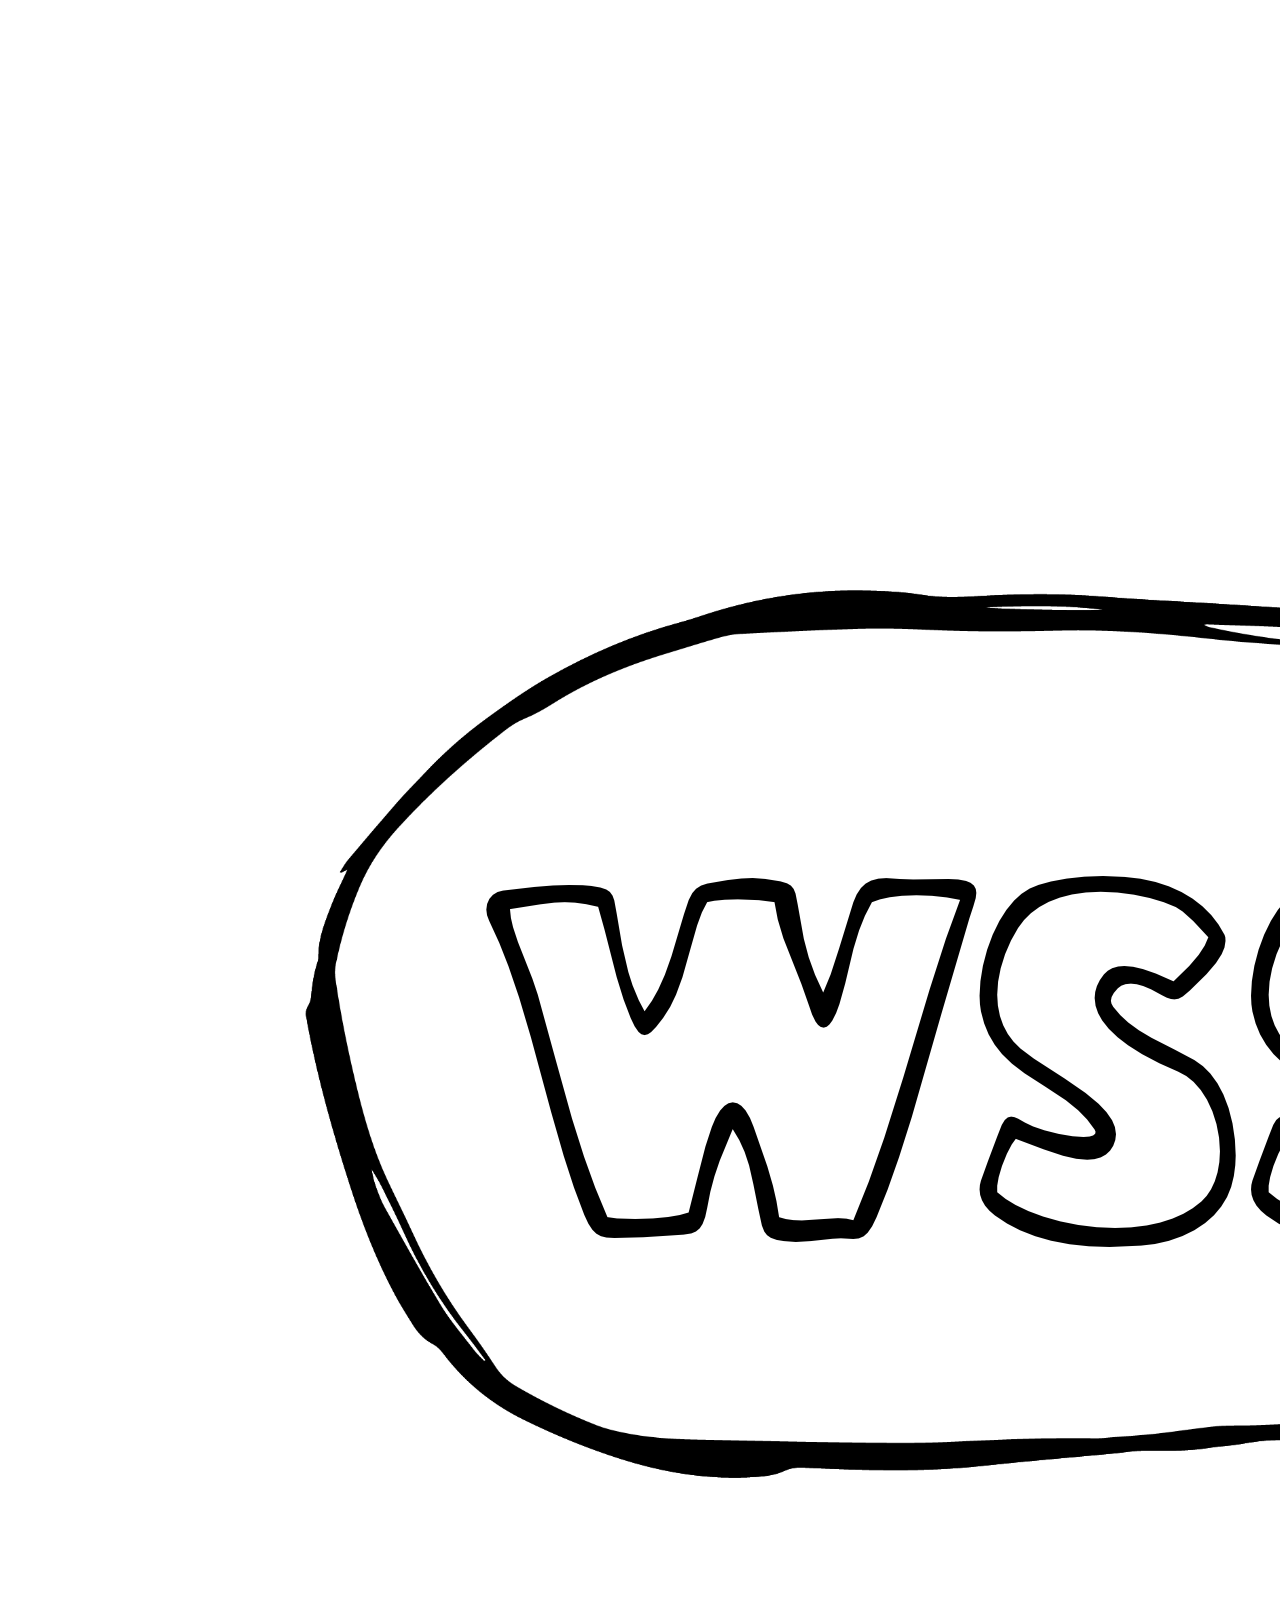
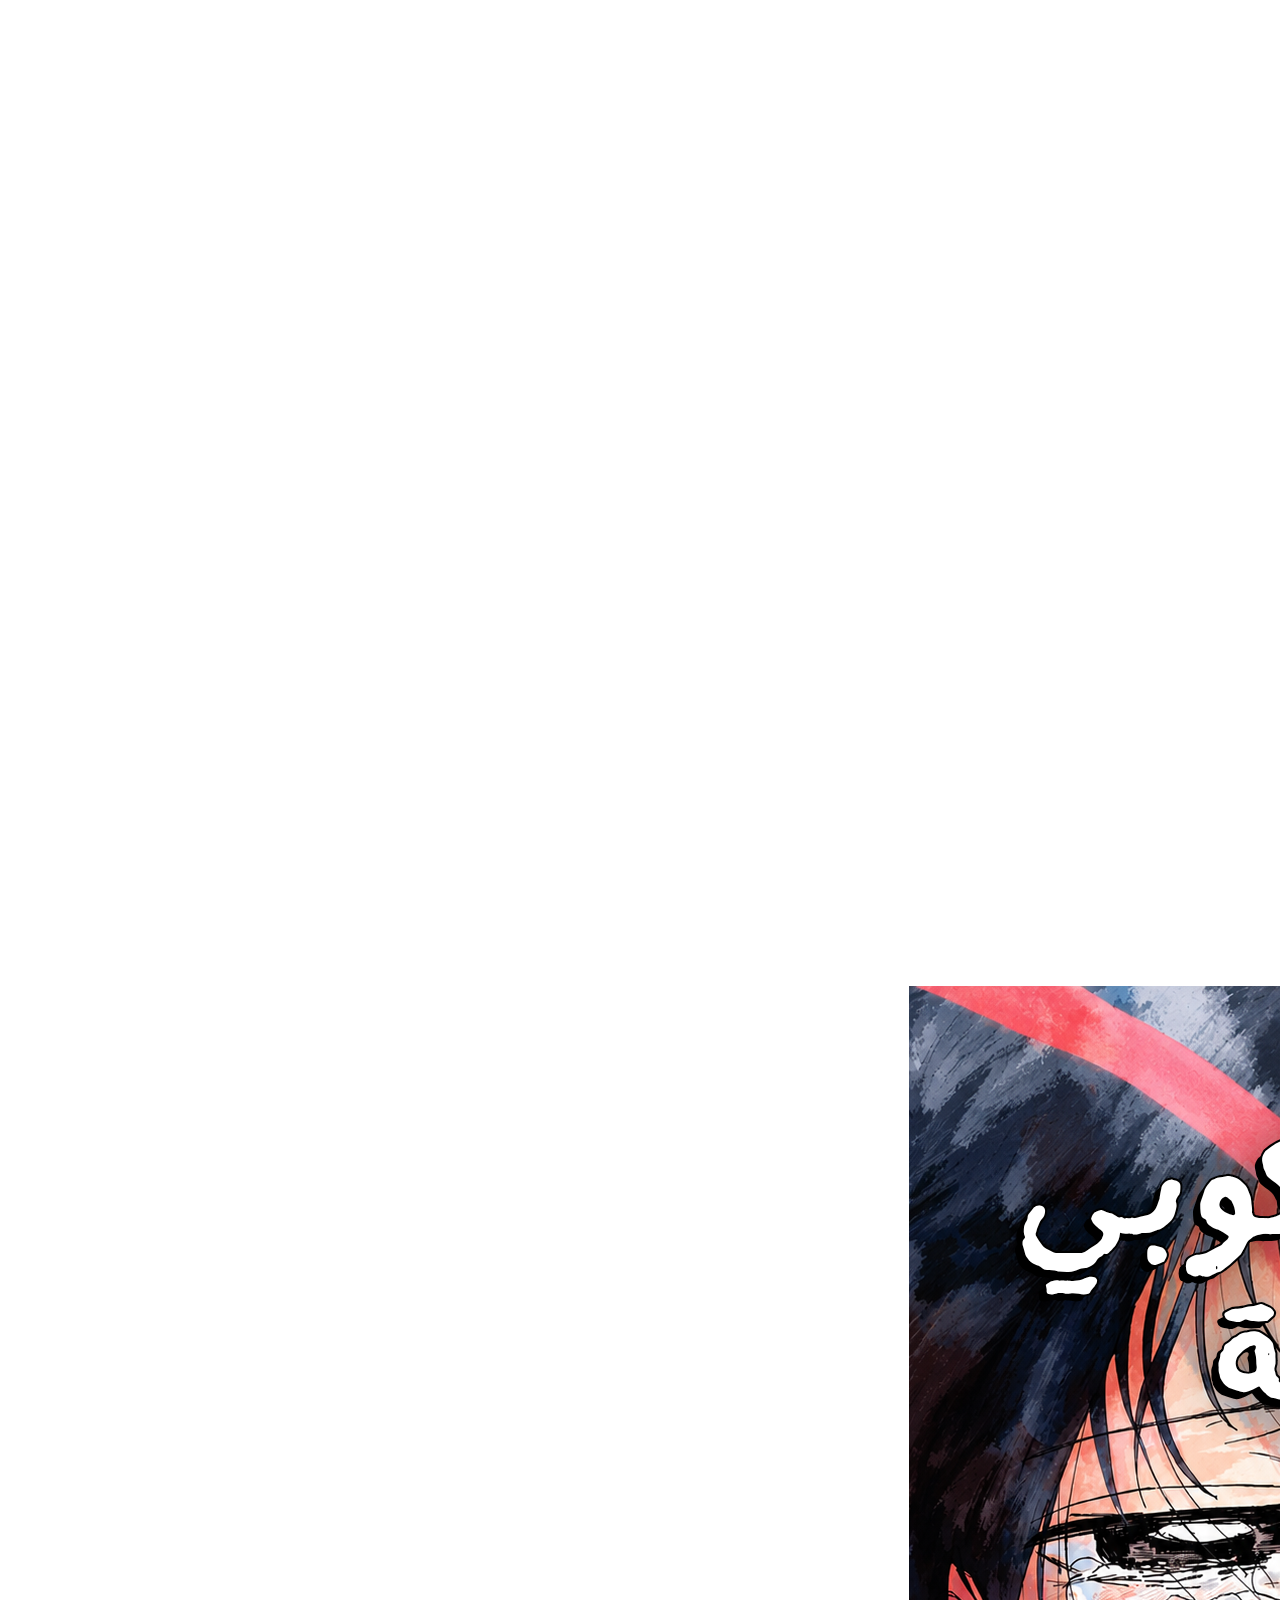
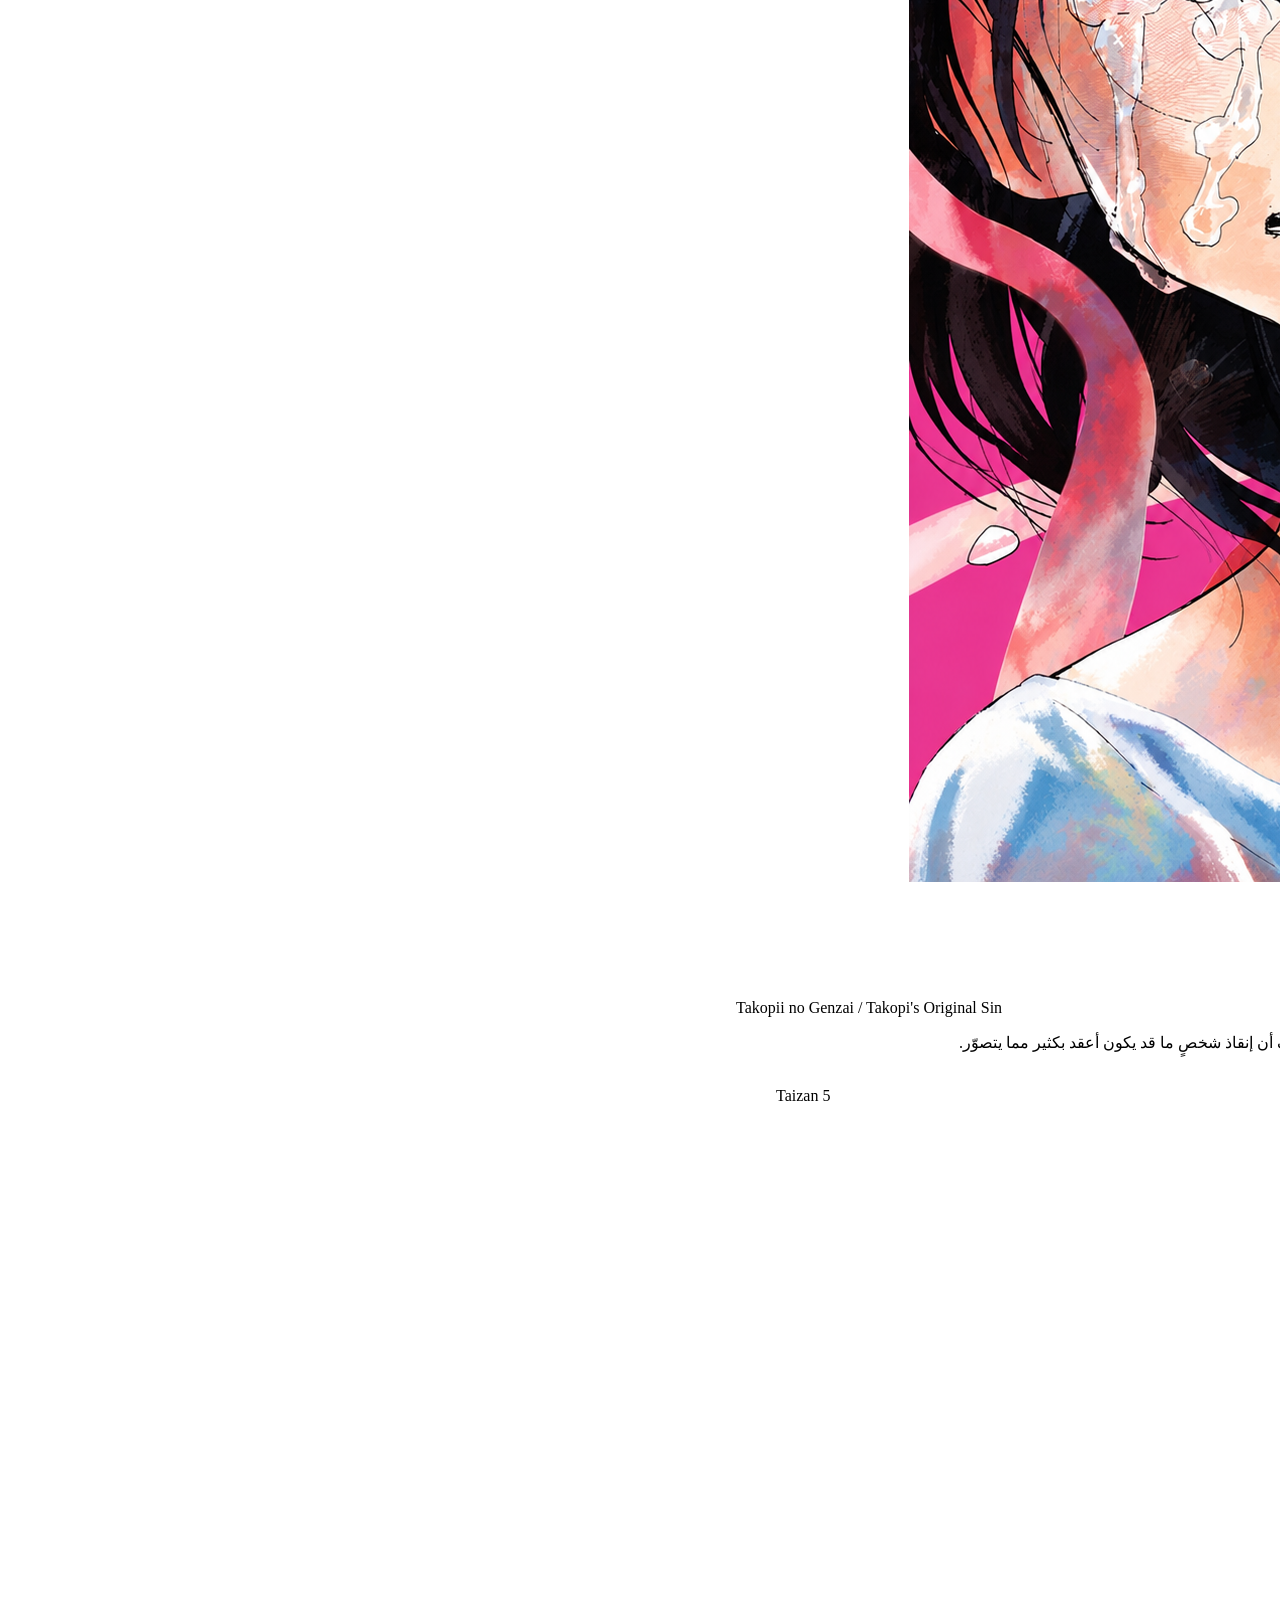
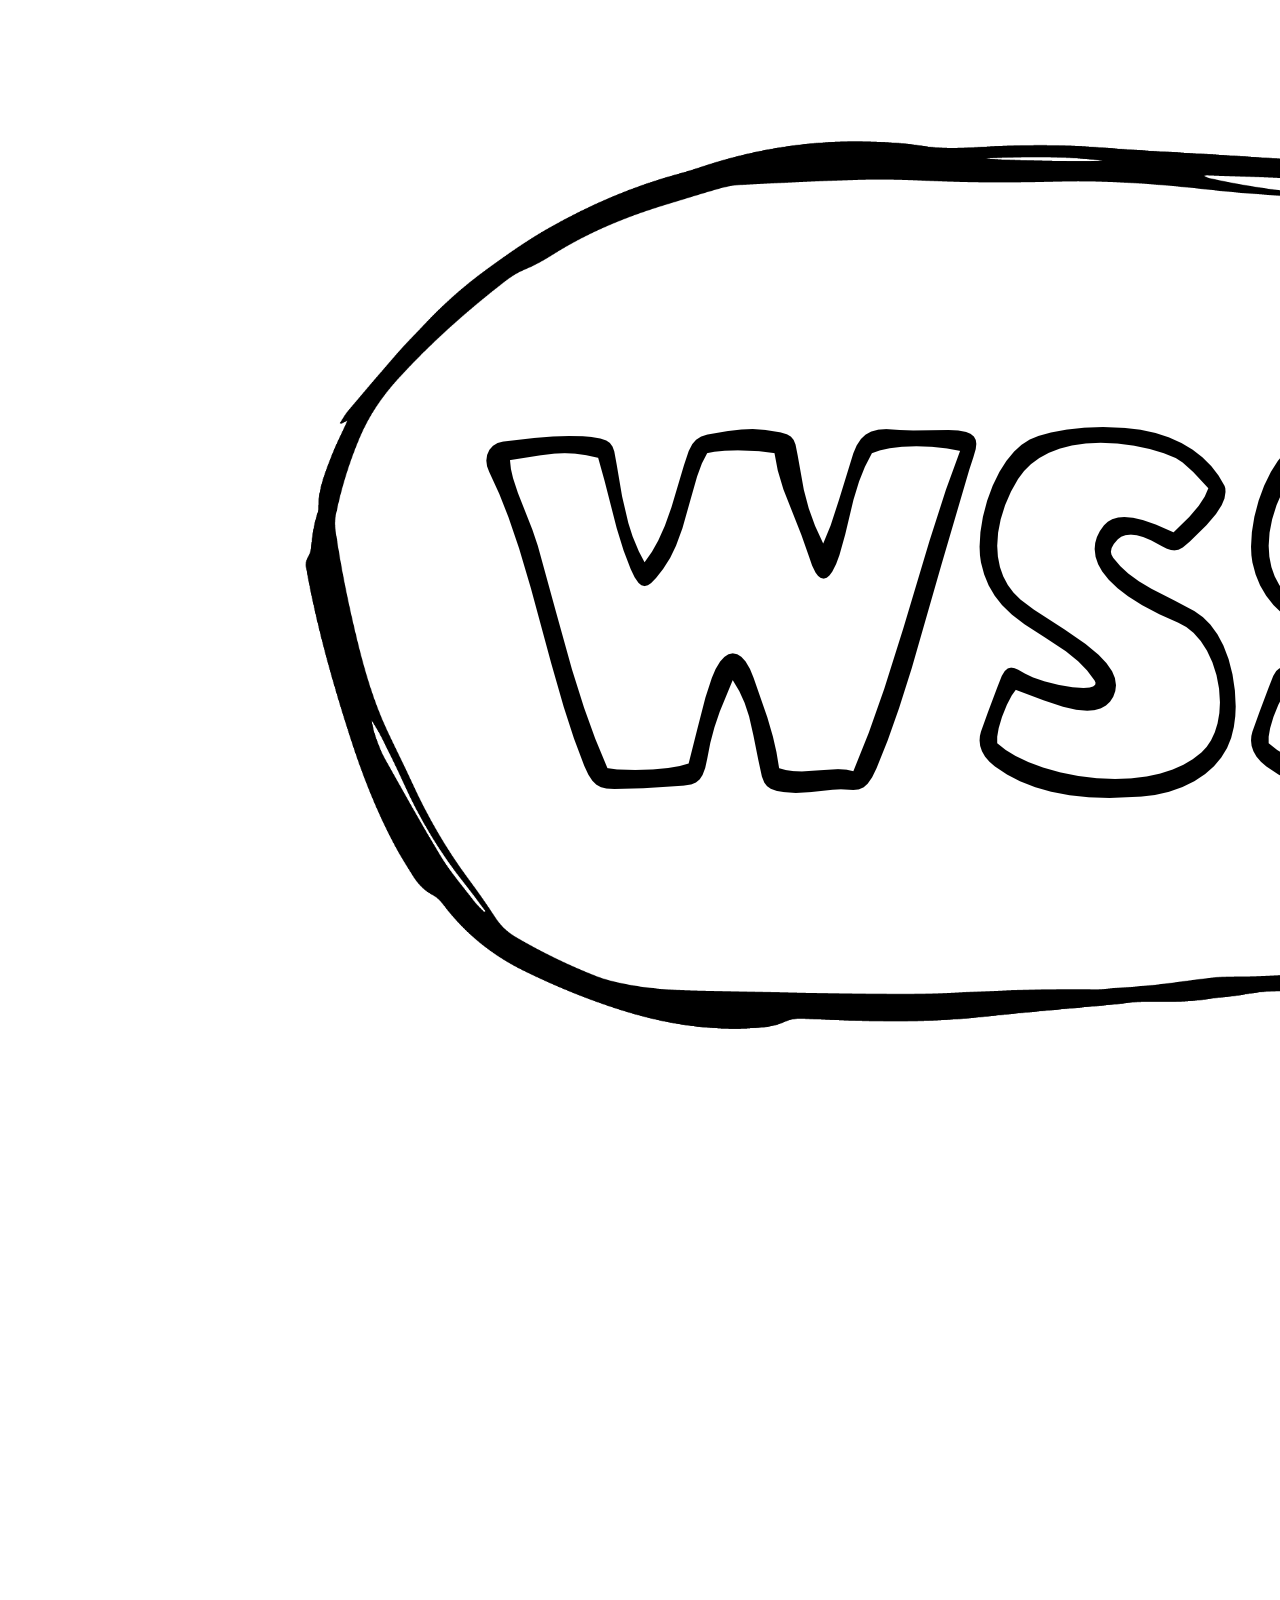
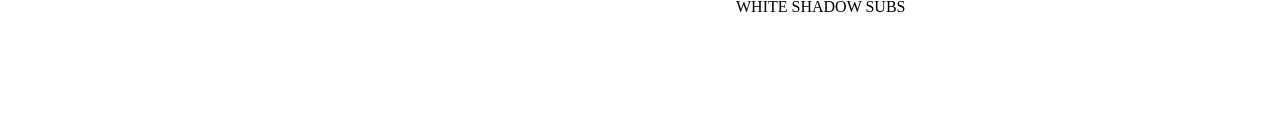
==== index.html @ 60a8bde7 "Add files via upload" ====
<!doctype html>
<html lang="ar" dir="rtl">
  <head>
    <meta charset="UTF-8" />
    <meta name="viewport" content="width=device-width, initial-scale=1.0" />
    <meta name="description" content="White Shadow Subs — ترجمة المانجا والأنمي ." />
    <title>White Shadow Subs — WSS</title>
    <link rel="preconnect" href="https://fonts.googleapis.com" />
    <link rel="preconnect" href="https://fonts.gstatic.com" crossorigin />
    <link href="https://fonts.googleapis.com/css2?family=IBM+Plex+Sans+Arabic:wght@400;500;600;700&amp;family=Playfair+Display:ital,wght@0,500;0,600;1,500&amp;display=swap" rel="stylesheet" />
    <?!= include('Styles'); ?>
  </head>
  <body>
    <a class="skip-link" href="#main-content">الانتقال إلى المحتوى</a>

    <header class="site-header">
      <nav class="nav shell" aria-label="التنقل الرئيسي">
        <a class="brand" href="#الرئيسية" aria-label="White Shadow Subs — الرئيسية">
          <img src="assets/WSS.png" alt="شعار White Shadow Subs" width="2000" height="2000" />
          <span lang="en" dir="ltr">WHITE SHADOW SUBS</span>
        </a>
        <button class="menu-toggle" type="button" aria-expanded="false" aria-controls="primary-navigation">
          <span class="sr-only">فتح قائمة التنقل</span>
          <span></span><span></span>
        </button>
        <div class="nav-links" id="primary-navigation">
          <a href="#الرئيسية">الرئيسية</a>
          <a href="#الأنمي">الأنمي</a>
          <a href="#المانجا">المانجا</a>
          <a class="discord-link" href="https://discord.gg/tDpmB9AQhN" target="_blank" rel="noopener noreferrer">Discord <span aria-hidden="true">↗</span></a>
        </div>
      </nav>
    </header>

    <main id="main-content">
      <section class="hero shell" id="الرئيسية" aria-labelledby="hero-title">
        <div class="hero-topline"><span>WSS / 01</span><span>ترجمةٌ احترافية</span></div>
        <div class="hero-grid">
          <div class="hero-copy">
            <p class="eyebrow">WHITE SHADOW SUBS</p>
            <h1 id="hero-title">ظلالٌ بيضاء،<br />وعوالمُ تُروى.</h1>
            <p class="hero-intro">فريق يهتم بأن تصل الحكايات كما تستحق: واضحة، دقيقة، ومصاغة بعناية.</p>
          </div>
          <div class="hero-mark" aria-hidden="true">
            <span>قصص</span>
            <span>تُقرأ</span>
            <i></i>
          </div>
        </div>
        <a class="scroll-cue" href="#المانجا"><span>اكتشف أعمالنا</span><b aria-hidden="true">↓</b></a>
      </section>

      <section class="anime-section section shell" id="الأنمي" aria-labelledby="anime-title">
        <div class="section-heading">
          <p class="section-number">02 / قيد التحرير</p>
          <h2 id="anime-title">الأنمي</h2>
        </div>
        <div class="empty-state">
          <p class="empty-kicker">قريباً على هذه المساحة</p>
          <p>نُحضّر حكايات تستحق المشاهدة.</p>
          <span aria-hidden="true">—</span>
        </div>
      </section>

      <section class="manga-section section" id="المانجا" aria-labelledby="manga-title">
        <div class="shell">
          <div class="section-heading manga-heading">
            <p class="section-number">03 / مختاراتنا</p>
            <h2 id="manga-title">المانجا</h2>
          </div>
          <article class="feature">
            <figure class="poster-wrap">
              <img src="assets/takopii-poster.png" alt="ملصق مانجا خطيئة تاكوبي الأصلية: فتاة تبكي وسط شرائط وردية" width="1051" height="1496" loading="lazy" decoding="async" />
              <figcaption>عمل مترجم</figcaption>
            </figure>
            <div class="feature-copy">
              <p class="eyebrow">MANGA FEATURE / 001</p>
              <h3>خطيئة تاكوبي الأصلية</h3>
              <p class="original-title" lang="en" dir="ltr">Takopii no Genzai <span>/ Takopi's Original Sin</span></p>
              <div class="rule"></div>
              <p class="synopsis">زائرٌ صغير من كوكب السعادة يصل إلى الأرض حاملاً أدواتٍ لا يعرف بها سوى الفرح. وحين يلتقي بشيزوكا، يكتشف أن إنقاذ شخصٍ ما قد يكون أعقد بكثير مما يتصوّر.</p>
              <dl class="metadata">
                <div><dt>المؤلف</dt><dd lang="en" dir="ltr">Taizan 5</dd></div>
                <div><dt>التصنيف</dt><dd>دراما · نفسي · مأساة · شونين</dd></div>
              </dl>
              <div class="actions">
                <a class="button button-primary" href="https://drive.google.com/drive/folders/1TDk7f3tHt69AZ3khA8UgAyE0OErlBMWv?usp=sharing" target="_blank" rel="noopener noreferrer">قراءة الفصول <span aria-hidden="true">↗</span></a>
                <a class="button button-secondary" href="https://t.me/+uivO5bOsyk1jYjg0" target="_blank" rel="noopener noreferrer">متابعة المشروع على تيليجرام <span aria-hidden="true">↗</span></a>
              </div>
            </div>
          </article>
        </div>
      </section>
    </main>

    <footer class="site-footer">
      <div class="shell footer-grid">
        <a class="footer-logo" href="#الرئيسية" aria-label="العودة إلى البداية"><img src="assets/WSS.png" alt="" width="2000" height="2000" /></a>
        <div><p class="footer-name" lang="en" dir="ltr">WHITE SHADOW SUBS</p><p>نترجم الحكاية، ونضفي لمستنا.</p></div>
        <div class="footer-links"><a href="https://discord.gg/tDpmB9AQhN" target="_blank" rel="noopener noreferrer">Discord ↗</a><a href="https://t.me/+uivO5bOsyk1jYjg0" target="_blank" rel="noopener noreferrer">Telegram ↗</a></div>
      </div>
      <div class="shell footer-bottom"><span>© <span id="year"></span> White Shadow Subs</span><span>صلّوا على رسول الله.</span></div>
    </footer>
    <?!= include('Script'); ?>
  </body>
</html>
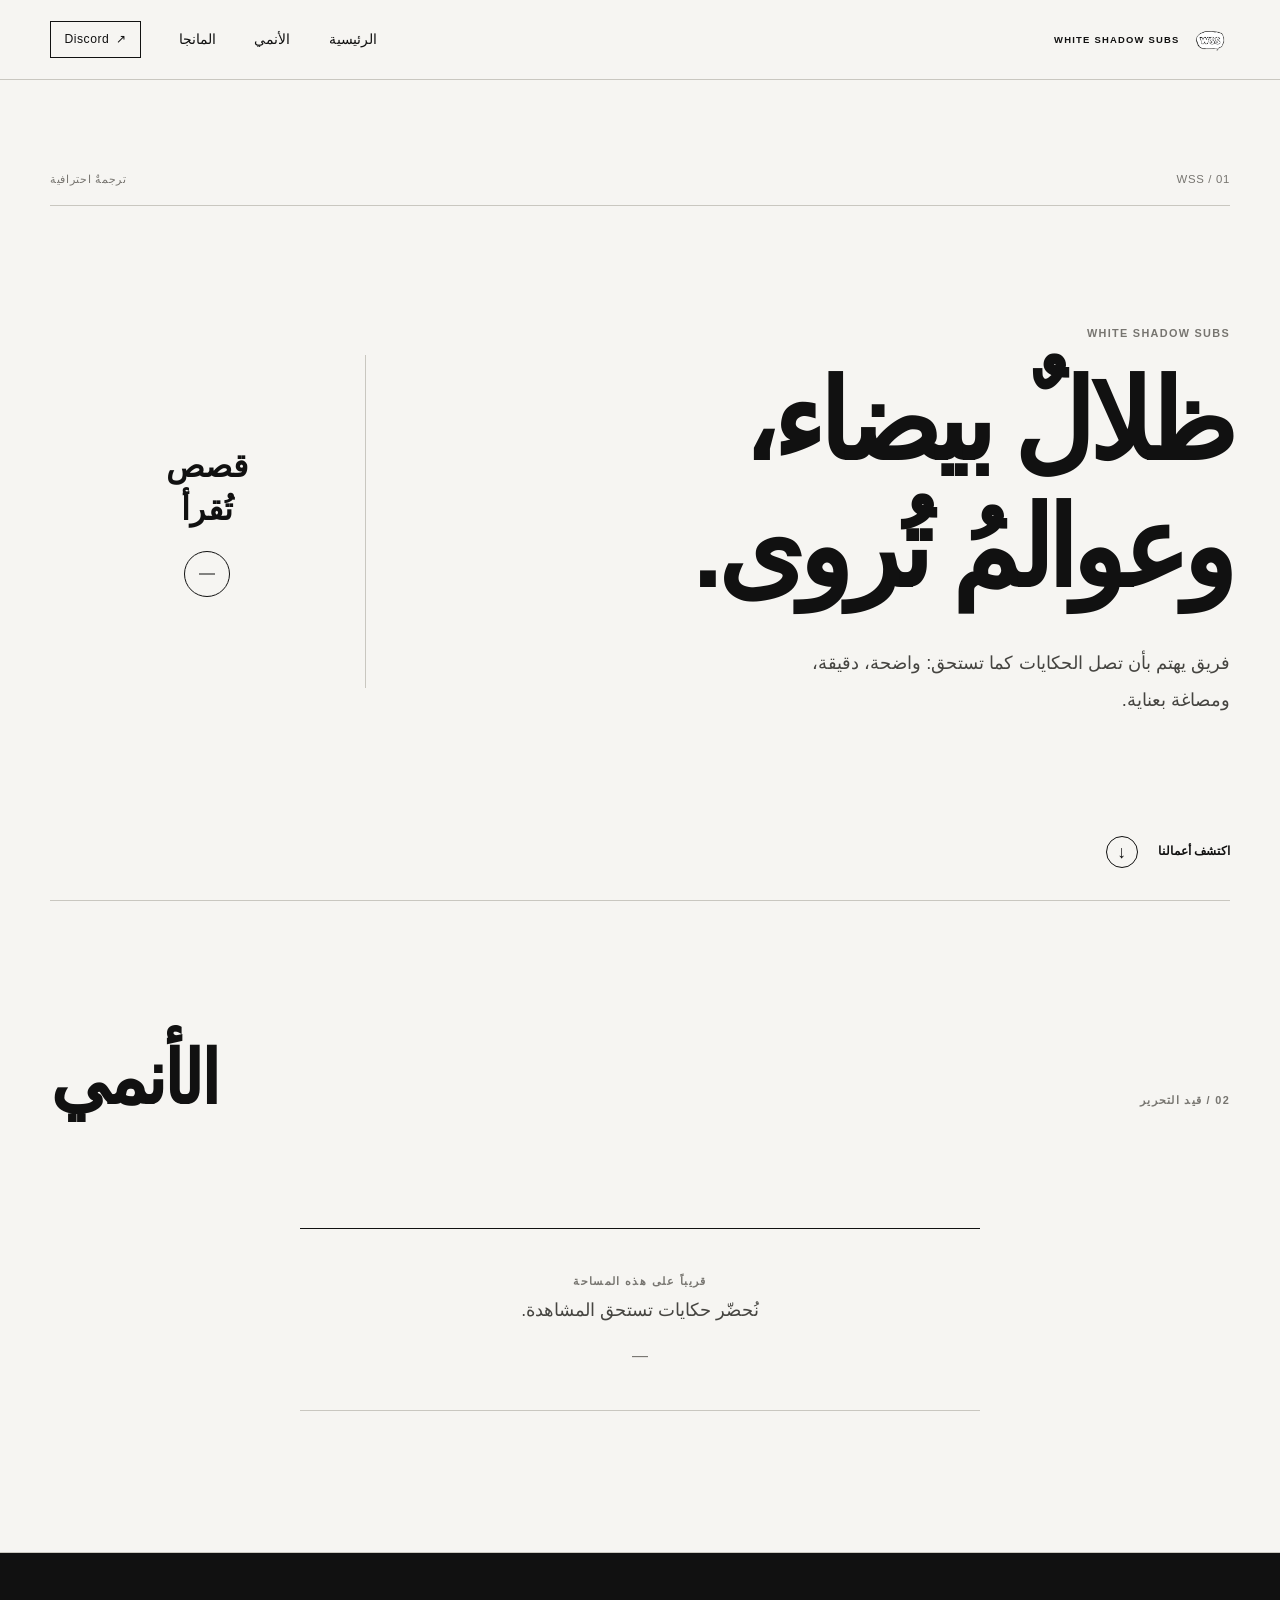
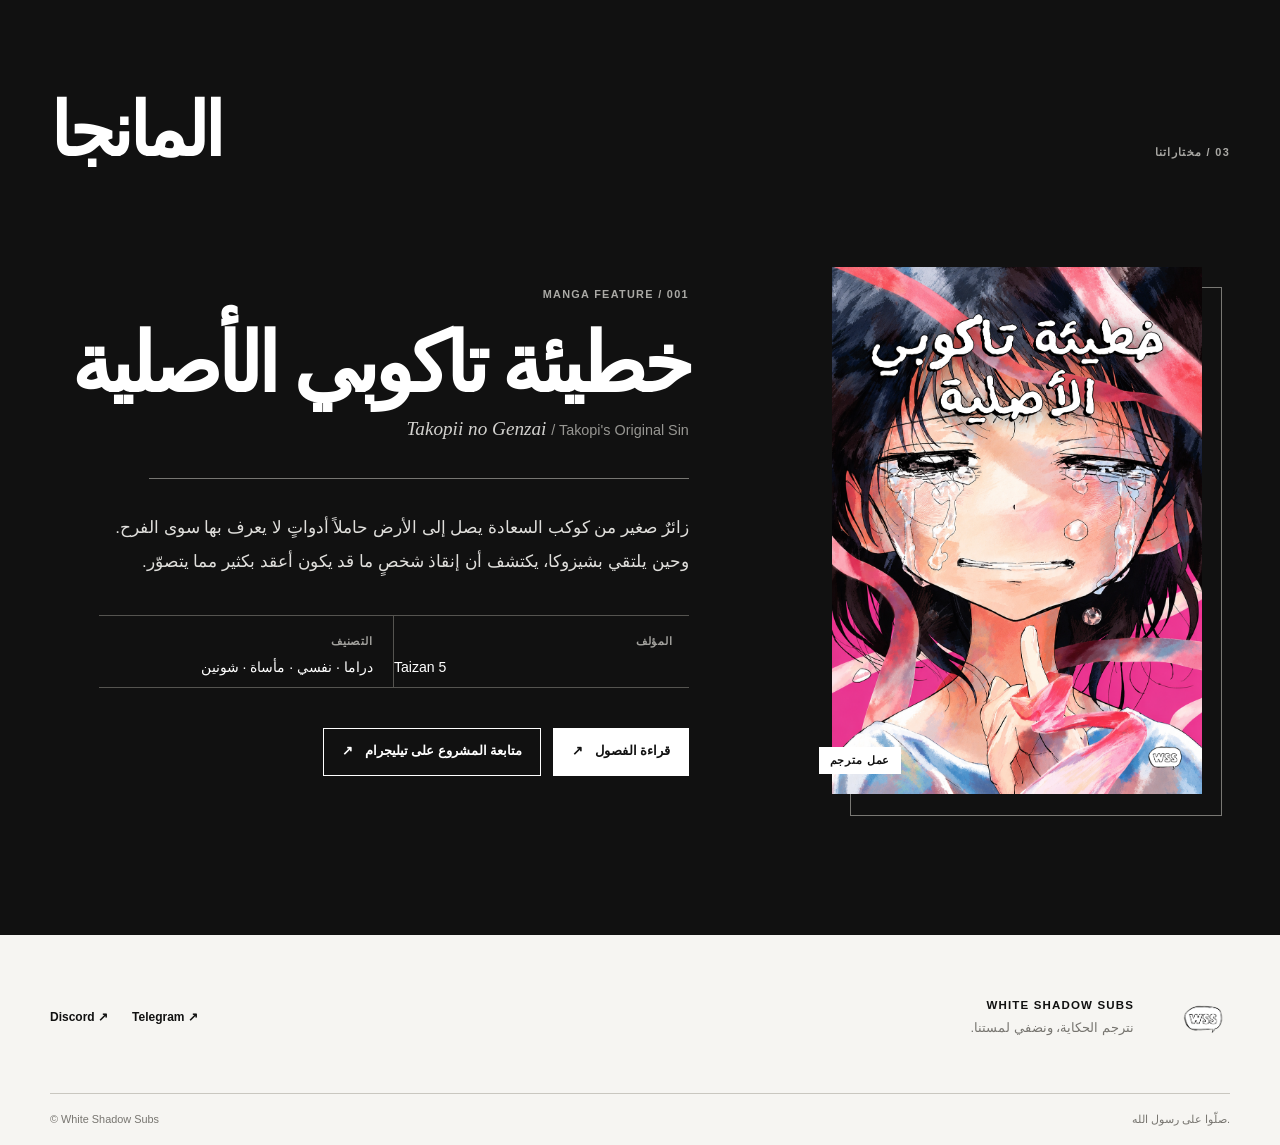
==== commit f52b9b6f: "Replace include statement with stylesheet link" ====
--- a/index.html
+++ b/index.html
@@ -8,7 +8,7 @@
     <link rel="preconnect" href="https://fonts.googleapis.com" />
     <link rel="preconnect" href="https://fonts.gstatic.com" crossorigin />
     <link href="https://fonts.googleapis.com/css2?family=IBM+Plex+Sans+Arabic:wght@400;500;600;700&amp;family=Playfair+Display:ital,wght@0,500;0,600;1,500&amp;display=swap" rel="stylesheet" />
-    <?!= include('Styles'); ?>
+    <link rel="stylesheet" href="styles.css" />
   </head>
   <body>
     <a class="skip-link" href="#main-content">الانتقال إلى المحتوى</a>
--- a/styles.css
+++ b/styles.css
@@ -0,0 +1,130 @@
+:root { --ink:#111; --paper:#f6f5f2; --white:#fff; --muted:#777570; --line:#c9c7c0; --soft:#e8e7e2; --display:'IBM Plex Sans Arabic', sans-serif; --latin:'Playfair Display', serif; --shell:min(1180px, calc(100% - 64px)); --section:clamp(5rem, 11vw, 10rem); }
+* { box-sizing:border-box; }
+html { scroll-behavior:smooth; background:var(--paper); }
+body { margin:0; color:var(--ink); background:var(--paper); font-family:var(--display); font-size:16px; line-height:1.75; -webkit-font-smoothing:antialiased; }
+a { color:inherit; text-decoration:none; }
+a, button { -webkit-tap-highlight-color:transparent; }
+img { display:block; max-width:100%; }
+.shell { width:var(--shell); margin-inline:auto; }
+.sr-only { position:absolute; width:1px; height:1px; padding:0; margin:-1px; overflow:hidden; clip:rect(0,0,0,0); white-space:nowrap; border:0; }
+.skip-link { position:fixed; z-index:20; top:.75rem; right:.75rem; padding:.5rem 1rem; color:var(--white); background:var(--ink); transform:translateY(-180%); }
+.skip-link:focus { transform:translateY(0); }
+:focus-visible { outline:2px solid var(--ink); outline-offset:4px; }
+.site-header { position:relative; z-index:5; border-bottom:1px solid var(--line); }
+.nav { min-height:79px; display:flex; align-items:center; justify-content:space-between; gap:2rem; position:relative; }
+.brand { display:flex; align-items:center; gap:.65rem; line-height:1; font-size:.59rem; letter-spacing:.13em; font-weight:600; white-space:nowrap; }
+.brand img { width:40px; height:40px; object-fit:cover; object-position:center; border-radius:50%; }
+.nav-links { display:flex; align-items:center; gap:clamp(1rem, 3vw, 2.75rem); font-size:.88rem; font-weight:500; }
+.nav-links > a:not(.discord-link) { border-bottom:1px solid transparent; padding:.25rem 0; transition:border-color .2s ease; }
+.nav-links > a:not(.discord-link):hover { border-color:var(--ink); }
+.discord-link { display:flex; direction:ltr; align-items:center; gap:.4rem; padding:.45rem .85rem; border:1px solid var(--ink); font-size:.76rem; letter-spacing:.04em; transition:color .2s ease, background .2s ease; }
+.discord-link:hover { color:var(--white); background:var(--ink); }
+.menu-toggle { display:none; color:var(--ink); background:none; border:0; padding:.5rem; }
+.menu-toggle span:not(.sr-only) { display:block; width:22px; height:1px; margin:5px 0; background:currentColor; }
+.hero { min-height:calc(100svh - 80px); padding-block:clamp(2.75rem, 7vw, 6rem) 2rem; display:flex; flex-direction:column; }
+.hero-topline { display:flex; justify-content:space-between; padding-bottom:1rem; color:var(--muted); border-bottom:1px solid var(--line); font-size:.71rem; letter-spacing:.06em; }
+.hero-grid { flex:1; display:grid; grid-template-columns:minmax(0, 1.45fr) minmax(0, .55fr); align-items:center; gap:2rem; }
+.hero-copy { padding-block:3rem; }
+.eyebrow, .section-number { margin:0 0 1rem; font-size:.68rem; font-weight:600; letter-spacing:.12em; color:var(--muted); }
+.hero h1 { max-width:800px; margin:0; font-size:clamp(3.4rem, 8.7vw, 7.75rem); font-weight:600; line-height:1.14; letter-spacing:-.055em; }
+.hero-intro { max-width:420px; margin:2rem 0 0; font-size:clamp(1rem, 1.5vw, 1.15rem); line-height:2; color:#454440; }
+.hero-mark { height:clamp(220px, 26vw, 350px); display:flex; flex-direction:column; justify-content:center; align-items:center; gap:.2rem; border-inline-start:1px solid var(--line); color:var(--ink); font-size:clamp(1.45rem, 2.5vw, 2.25rem); font-weight:600; line-height:1.25; position:relative; }
+.hero-mark i { width:46px; height:46px; margin-top:1.15rem; border:1px solid var(--ink); border-radius:50%; position:relative; }
+.hero-mark i::after { content:''; position:absolute; width:16px; height:1px; background:var(--ink); top:50%; left:50%; transform:translate(-50%,-50%); }
+.scroll-cue { display:flex; width:max-content; align-items:center; gap:1.25rem; font-size:.76rem; font-weight:600; }
+.scroll-cue b { display:grid; place-items:center; width:32px; height:32px; border:1px solid var(--ink); border-radius:50%; font-size:1.1rem; font-weight:400; transition:transform .2s ease; }
+.scroll-cue:hover b { transform:translateY(4px); }
+.section { padding-block:var(--section); border-top:1px solid var(--line); }
+.section-heading { display:flex; align-items:baseline; justify-content:space-between; gap:2rem; }
+.section-heading h2 { margin:0; font-size:clamp(2.7rem, 5.8vw, 5.2rem); line-height:1; letter-spacing:-.06em; }
+.empty-state { max-width:680px; margin:clamp(3.5rem, 8vw, 7rem) auto 0; padding:2.5rem 0; text-align:center; border-top:1px solid var(--ink); border-bottom:1px solid var(--line); }
+.empty-state p { margin:.2rem; font-size:1.1rem; color:#464541; }
+.empty-state .empty-kicker { color:var(--muted); font-size:.7rem; letter-spacing:.12em; font-weight:600; }
+.empty-state span { display:block; margin-top:1rem; color:var(--muted); }
+.manga-section { padding-block:var(--section); background:var(--ink); color:var(--white); }
+.manga-heading { padding-bottom:clamp(3rem, 7vw, 6rem); }
+.manga-heading .section-number, .manga-section .eyebrow { color:#aaa9a5; }
+.feature { display:grid; grid-template-columns:minmax(260px, .8fr) minmax(0, 1.2fr); gap:clamp(3rem, 9vw, 9rem); align-items:center; }
+.poster-wrap { width:min(100%, 370px); margin:0; justify-self:center; position:relative; }
+.poster-wrap::before { content:''; position:absolute; z-index:0; width:100%; height:100%; right:-1.25rem; top:1.25rem; border:1px solid #797874; }
+.poster-wrap img { position:relative; z-index:1; display:block; width:100%; height:auto; aspect-ratio:auto 1051 / 1496; box-shadow:none; }
+.poster-wrap figcaption { position:absolute; z-index:2; left:-.8rem; bottom:1.25rem; padding:.25rem .65rem; color:var(--ink); background:var(--white); font-size:.67rem; font-weight:600; letter-spacing:.08em; }
+.feature-copy h3 { margin:.2rem 0 .35rem; font-size:clamp(3rem, 6.4vw, 6rem); font-weight:600; line-height:1.05; letter-spacing:-.06em; }
+.original-title { margin:0; direction:ltr; text-align:right; font-family:var(--latin); font-size:clamp(1rem, 1.5vw, 1.25rem); font-style:italic; color:#d2d1ce; }
+.original-title span { font-family:var(--display); font-size:.75em; font-style:normal; color:#979692; }
+.rule { width:100%; max-width:540px; height:1px; margin:2rem 0; background:#777672; }
+.synopsis { max-width:610px; margin:0; color:#e0dfdc; font-size:1.06rem; line-height:2; }
+.metadata { display:grid; grid-template-columns:repeat(2, minmax(0, 1fr)); max-width:590px; margin:2.25rem 0 2.5rem; border-top:1px solid #555450; }
+.metadata div { min-height:72px; padding:1rem 1rem 0 0; border-bottom:1px solid #555450; }
+.metadata div + div { border-right:1px solid #555450; padding-right:1.25rem; }
+.metadata dt { margin-bottom:.25rem; color:#a4a39f; font-size:.68rem; font-weight:600; letter-spacing:.08em; }
+.metadata dd { margin:0; font-size:.88rem; }
+.actions { display:flex; flex-wrap:wrap; gap:.75rem; }
+.button { display:inline-flex; max-width:100%; min-height:48px; align-items:center; justify-content:center; gap:.75rem; padding:.65rem 1.1rem; border:1px solid var(--white); font-size:.82rem; font-weight:600; text-align:center; transition:background .2s ease, color .2s ease; }
+.button-primary { color:var(--ink); background:var(--white); }
+.button-primary:hover { color:var(--white); background:var(--ink); }
+.button-secondary:hover { color:var(--ink); background:var(--white); }
+.site-footer { padding-top:3.5rem; background:var(--paper); }
+.footer-grid { display:grid; grid-template-columns:72px 1fr auto; gap:1.5rem; align-items:center; padding-bottom:3rem; }
+.footer-logo { width:54px; height:54px; overflow:hidden; border-radius:50%; }
+.footer-logo img { width:100%; height:100%; object-fit:cover; }
+.footer-name { margin:0 0 .15rem; direction:ltr; text-align:right; font-size:.72rem; font-weight:600; letter-spacing:.1em; }
+.footer-grid p:not(.footer-name) { margin:0; color:var(--muted); font-size:.82rem; }
+.footer-links { display:flex; gap:1.5rem; font-size:.75rem; font-weight:600; direction:ltr; }
+.footer-links a { border-bottom:1px solid transparent; }
+.footer-links a:hover { border-color:var(--ink); }
+.footer-bottom { display:flex; justify-content:space-between; gap:1rem; padding-block:1rem; border-top:1px solid var(--line); color:var(--muted); font-size:.68rem; direction:ltr; }
+@media (max-width:700px) {
+  :root { --shell:min(100% - 32px, 1180px); --section:clamp(3.75rem, 17vw, 5.5rem); }
+  .nav { min-height:70px; gap:1rem; }
+  .brand span { display:none; }
+  .brand img { width:42px; height:42px; }
+  .menu-toggle { display:block; margin-inline-start:auto; }
+  .nav-links { display:none; position:absolute; z-index:10; inset-inline:0; top:100%; width:auto; padding:1rem 0 1.25rem; flex-direction:column; align-items:stretch; gap:0; border-bottom:1px solid var(--line); background:var(--paper); }
+  .nav-links.is-open { display:flex; }
+  .nav-links a { padding:.75rem 0; }
+  .discord-link { margin-top:.5rem; justify-content:center; }
+  .hero { min-height:unset; padding-block:2.25rem 2rem; }
+  .hero-topline { gap:.75rem; padding-bottom:.85rem; font-size:.62rem; line-height:1.5; }
+  .hero-grid { flex:initial; grid-template-columns:minmax(0, 1fr); gap:0; }
+  .hero-copy { padding-block:2.75rem 2.25rem; min-width:0; }
+  .hero h1 { max-width:100%; font-size:clamp(2.75rem, 13vw, 4.1rem); line-height:1.18; letter-spacing:-.045em; text-wrap:balance; }
+  .hero-intro { max-width:34rem; margin-top:1.35rem; font-size:clamp(.94rem, 3.9vw, 1.03rem); line-height:1.95; }
+  .hero-mark { display:none; }
+  .scroll-cue { gap:1rem; font-size:.75rem; }
+  .section-heading { align-items:flex-start; gap:1rem; }
+  .section-number { max-width:10rem; margin-bottom:0; line-height:1.65; }
+  .section-heading h2 { flex-shrink:0; font-size:clamp(2.4rem, 12vw, 3.4rem); }
+  .empty-state { margin-top:2.75rem; padding-block:2rem; }
+  .empty-state p:not(.empty-kicker) { font-size:clamp(.96rem, 4vw, 1.06rem); line-height:1.9; }
+  .manga-heading { padding-bottom:3rem; }
+  .feature { grid-template-columns:minmax(0, 1fr); gap:2.75rem; }
+  .poster-wrap { width:min(82%, 340px); justify-self:start; margin-inline:1rem 0; }
+  .poster-wrap::before { inset-inline-end:-.65rem; inset-block-start:.65rem; right:auto; top:auto; }
+  .poster-wrap figcaption { inset-inline-start:-.45rem; inset-block-end:1rem; left:auto; bottom:auto; }
+  .feature-copy { min-width:0; }
+  .feature-copy h3 { max-width:100%; font-size:clamp(2.6rem, 12.5vw, 3.65rem); line-height:1.14; letter-spacing:-.05em; overflow-wrap:anywhere; }
+  .original-title { max-width:100%; font-size:clamp(.94rem, 4vw, 1.1rem); line-height:1.75; overflow-wrap:anywhere; }
+  .rule { margin-block:1.5rem; }
+  .synopsis { font-size:clamp(.98rem, 4.1vw, 1.05rem); line-height:1.95; }
+  .metadata { grid-template-columns:minmax(0, 1fr); margin-block:1.9rem 2rem; }
+  .metadata div { min-height:0; padding: .9rem 0; }
+  .metadata div + div { border-inline-start:0; padding-inline-start:0; }
+  .metadata dd { overflow-wrap:anywhere; }
+  .actions { display:grid; grid-template-columns:minmax(0, 1fr); gap:.7rem; }
+  .button { width:100%; min-height:52px; padding-inline:1rem; }
+  .site-footer { padding-top:2.75rem; }
+  .footer-grid { grid-template-columns:minmax(0, 1fr); gap:1.15rem; padding-bottom:2rem; }
+  .footer-logo { width:48px; height:48px; }
+  .footer-name { text-align:right; }
+  .footer-links { grid-column:auto; flex-wrap:wrap; gap:.85rem 1.35rem; padding-top:.5rem; }
+  .footer-bottom { flex-direction:column; align-items:flex-start; gap:.15rem; padding-block:1rem 1.25rem; direction:rtl; }
+}
+@media (max-width:360px) {
+  :root { --shell:min(100% - 28px, 1180px); }
+  .hero-topline { font-size:.57rem; }
+  .hero h1 { font-size:clamp(2.55rem, 13vw, 3.15rem); }
+  .poster-wrap { width:84%; margin-inline:.6rem 0; }
+  .feature-copy h3 { font-size:clamp(2.35rem, 12.2vw, 2.75rem); }
+}
+@media (prefers-reduced-motion:reduce) { html { scroll-behavior:auto; } *, *::before, *::after { transition-duration:.01ms !important; animation-duration:.01ms !important; animation-iteration-count:1 !important; } }
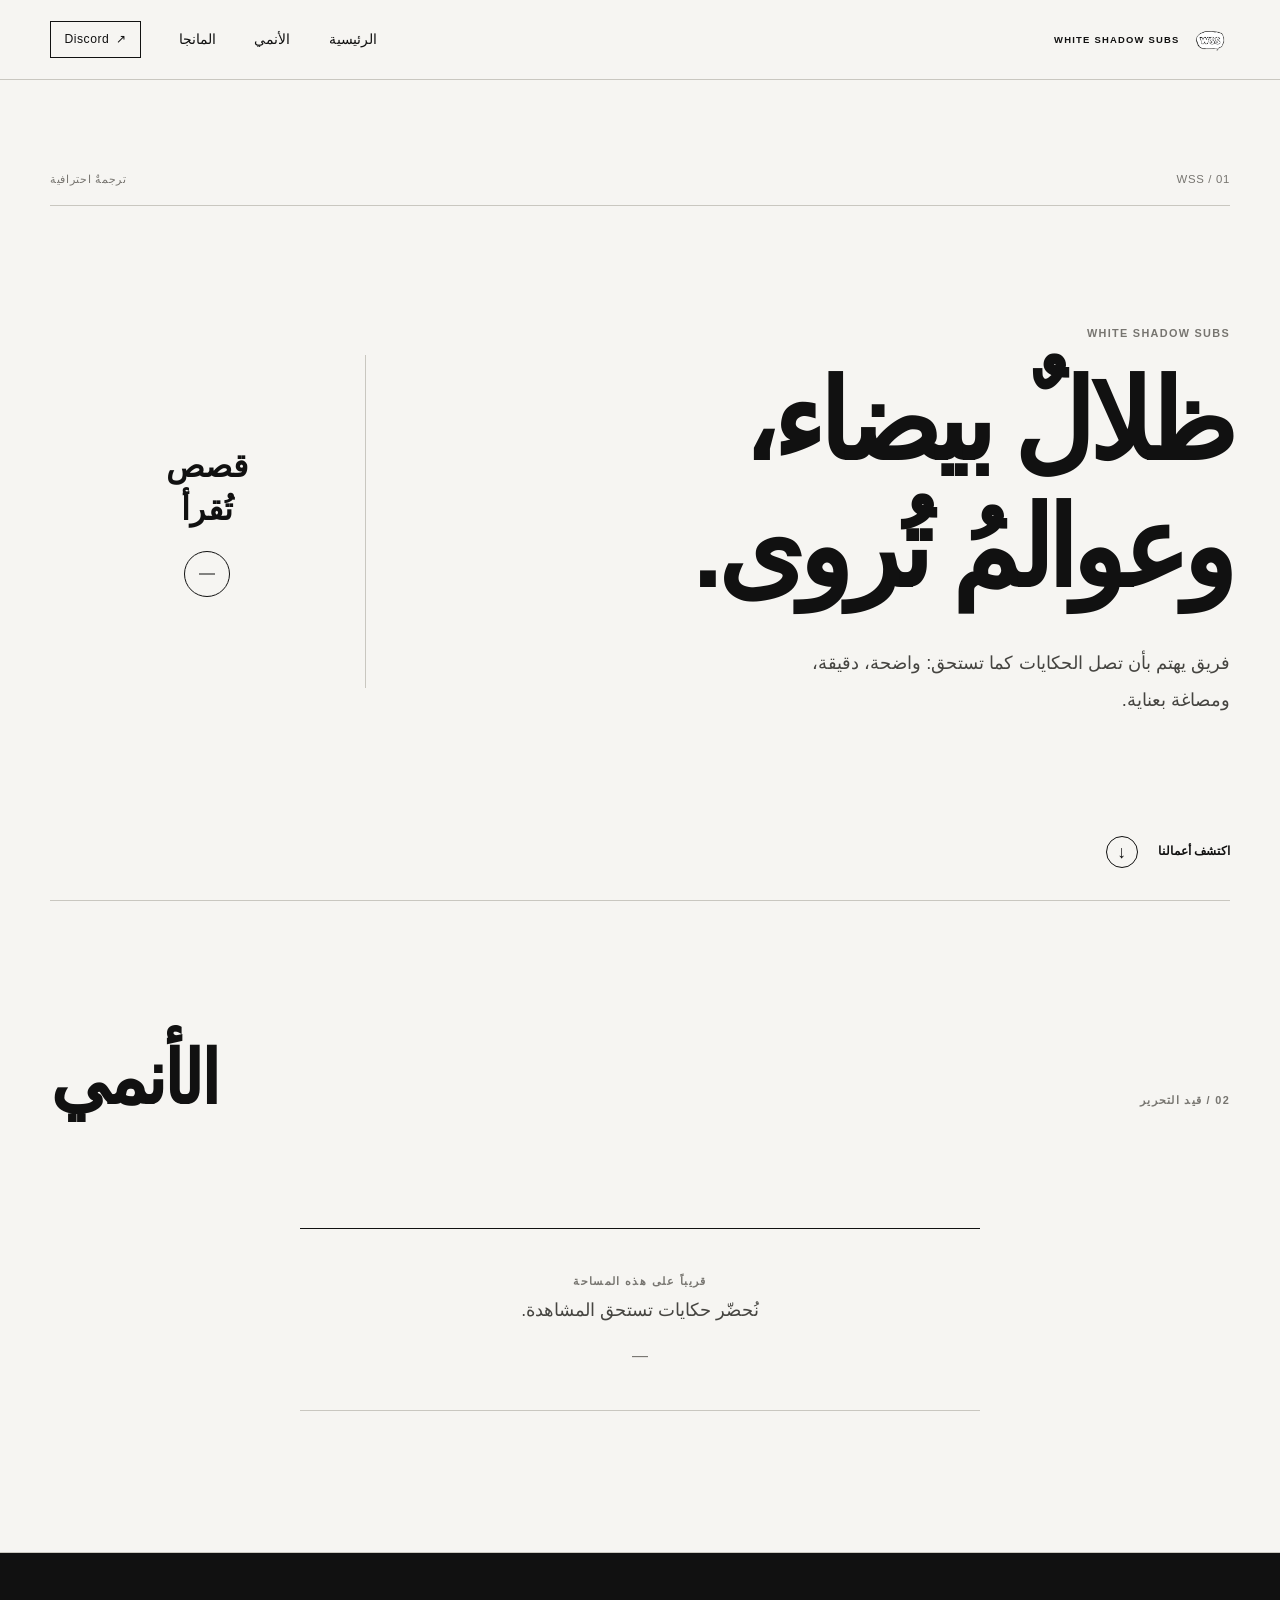
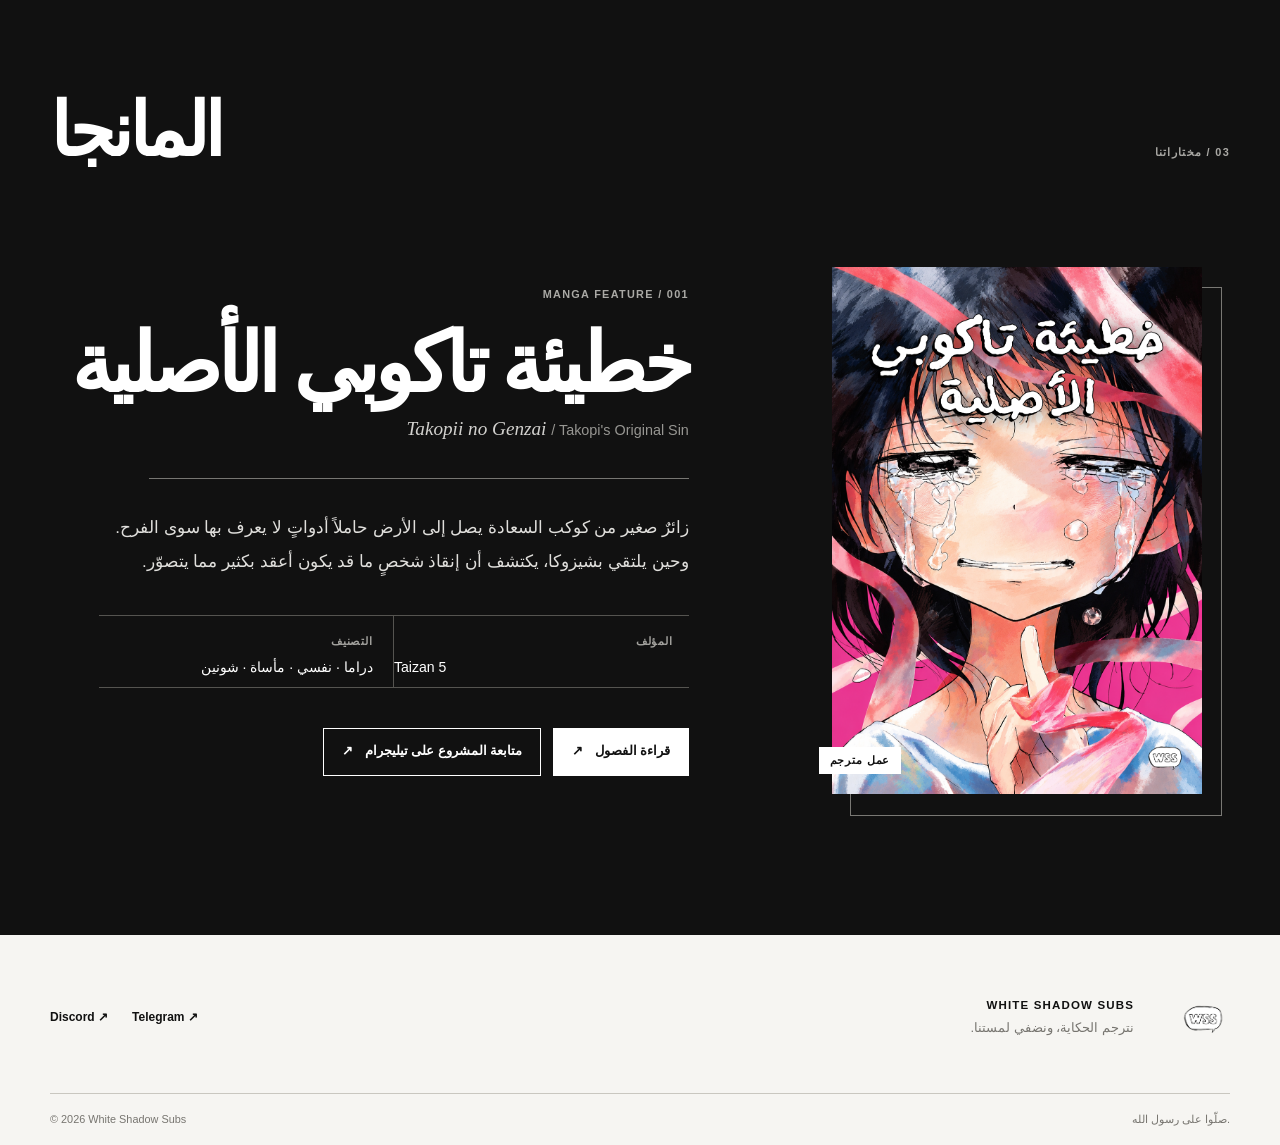
==== commit 69170253: "Replace include statement with script tag" ====
--- a/index.html
+++ b/index.html
@@ -101,6 +101,6 @@
       </div>
       <div class="shell footer-bottom"><span>© <span id="year"></span> White Shadow Subs</span><span>صلّوا على رسول الله.</span></div>
     </footer>
-    <?!= include('Script'); ?>
+    <script src="script.js"></script>
   </body>
 </html>
